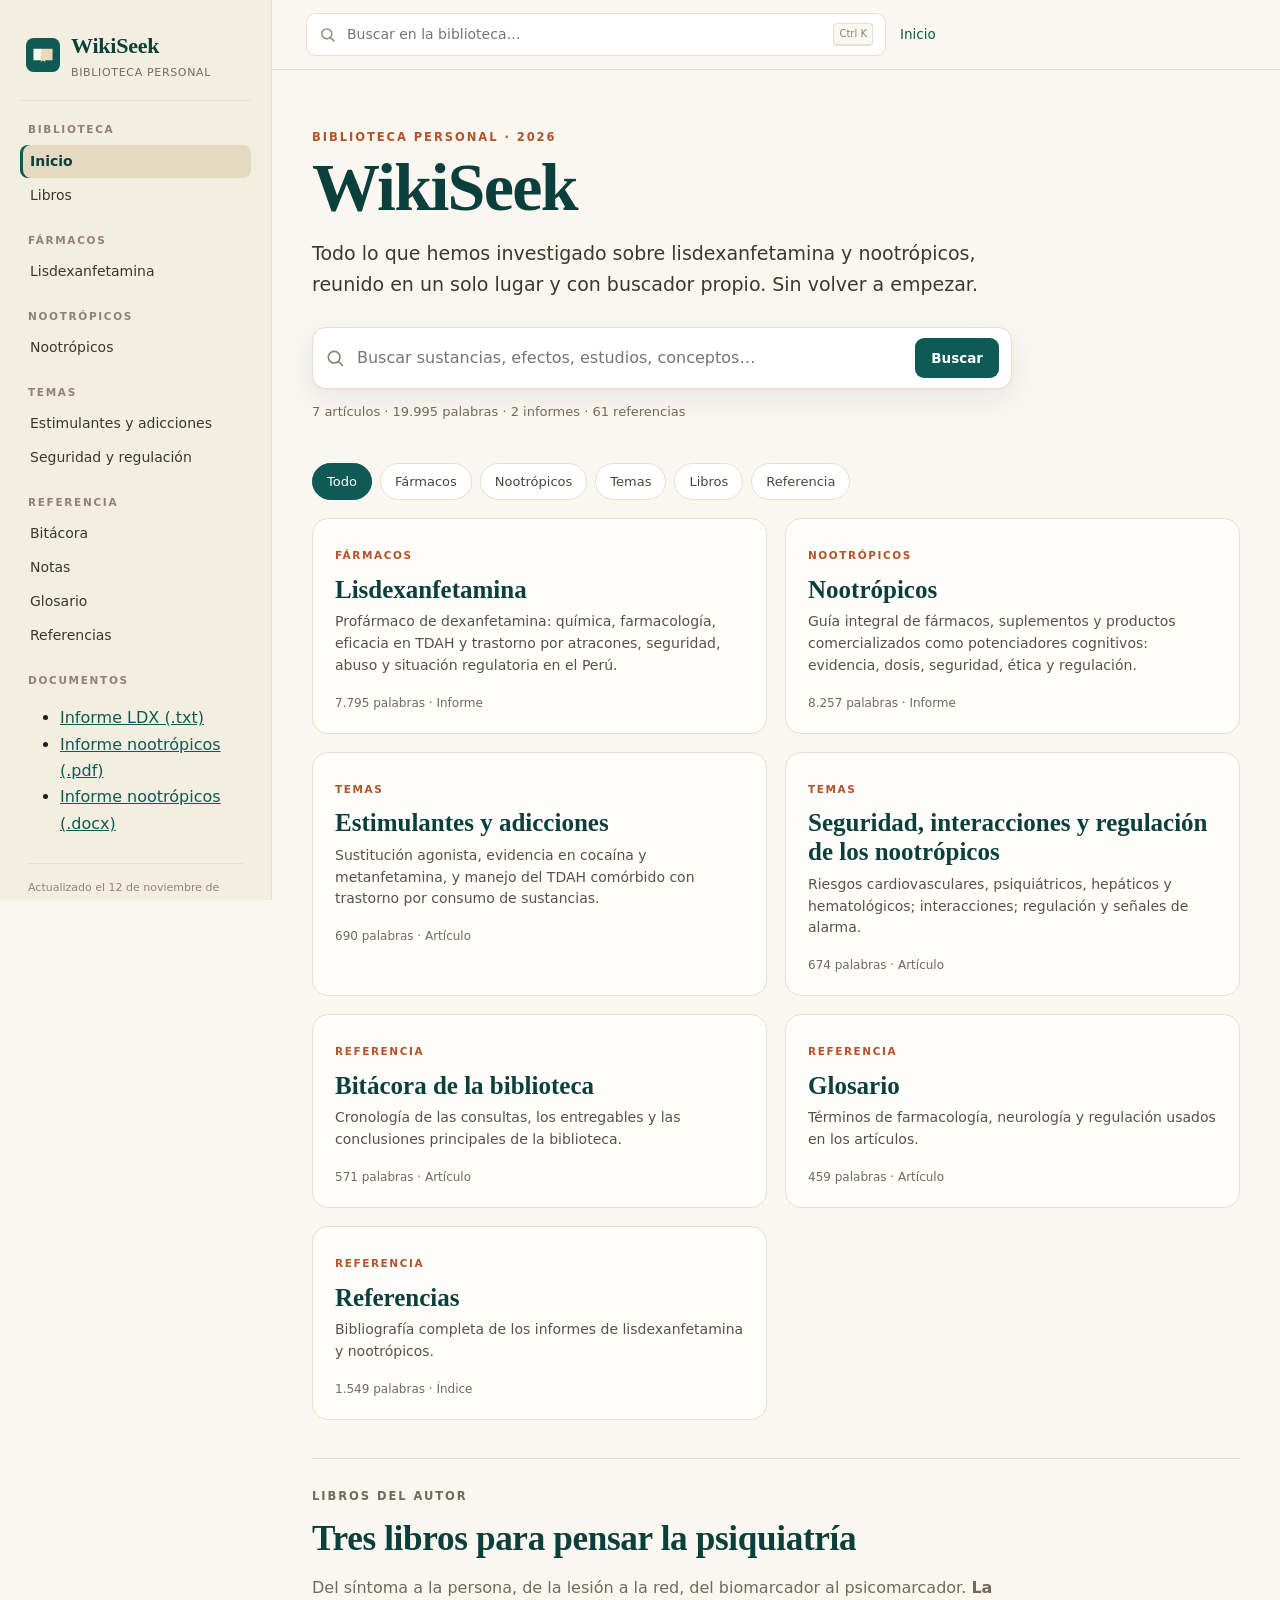
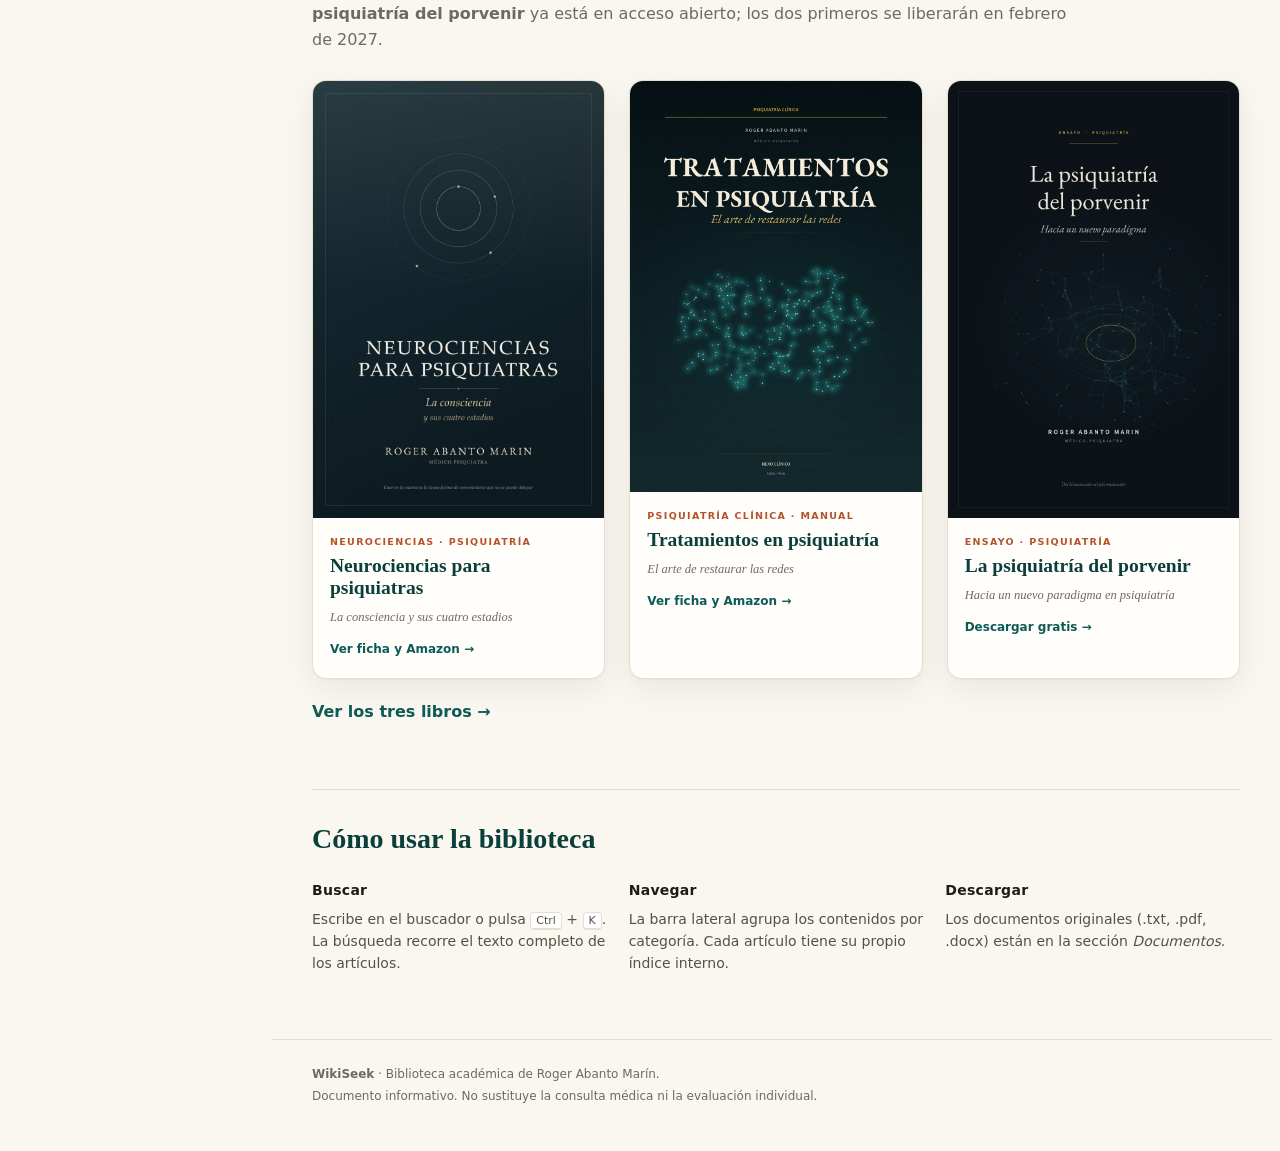
==== index.html @ d5ec1b9a "WikiSeek: sitio publico, libro La psiquiatria del porvenir y metadatos" ====
<!doctype html>
<html lang="es">
<head>
<meta charset="utf-8">
<meta name="viewport" content="width=device-width, initial-scale=1">
<title>WikiSeek</title>
<meta name="description" content="Biblioteca buscable de psiquiatría, neurociencias y los libros de Roger Abanto Marín.">
<link rel="icon" href="data:image/svg+xml,%3Csvg xmlns='http://www.w3.org/2000/svg' viewBox='0 0 64 64'%3E%3Crect width='64' height='64' rx='14' fill='%230e5a55'/%3E%3Cpath d='M14 20h16c4 0 6 2 6 6v22c0-4-2-6-6-6H14z' fill='%23faf7f0'/%3E%3Cpath d='M50 20H34c-4 0-6 2-6 6v22c0-4 2-6 6-6h16z' fill='%23e8d9b8'/%3E%3C/svg%3E">
<link rel="stylesheet" href="assets/style.css">
<link rel="stylesheet" href="libros/libros.css">
</head>
<body data-page="inicio">
<a class="skip" href="#contenido">Saltar al contenido</a>
<div class="layout">
  <aside class="sidebar" id="sidebar">
    <a class="brand" href="index.html">
      <span class="brand-mark" aria-hidden="true">
        <svg viewBox="0 0 64 64" width="34" height="34"><rect width="64" height="64" rx="14" fill="#0e5a55"/><path d="M14 20h16c4 0 6 2 6 6v22c0-4-2-6-6-6H14z" fill="#faf7f0"/><path d="M50 20H34c-4 0-6 2-6 6v22c0-4 2-6 6-6h16z" fill="#e8d9b8"/></svg>
      </span>
      <span><strong>WikiSeek</strong><small>Biblioteca personal</small></span>
    </a>
    <nav class="nav" aria-label="Navegación principal">
<p class="nav-label">Biblioteca</p><ul>
<li><a class="active" href="index.html">Inicio</a></li>
<li><a href="libros/index.html">Libros</a></li>
</ul>
<p class="nav-label">Fármacos</p><ul>
<li><a href="articulos/lisdexanfetamina.html">Lisdexanfetamina</a></li>
</ul>
<p class="nav-label">Nootrópicos</p><ul>
<li><a href="articulos/nootropicos.html">Nootrópicos</a></li>
</ul>
<p class="nav-label">Temas</p><ul>
<li><a href="articulos/adicciones.html">Estimulantes y adicciones</a></li>
<li><a href="articulos/seguridad.html">Seguridad y regulación</a></li>
</ul>
<p class="nav-label">Referencia</p><ul>
<li><a href="articulos/bitacora.html">Bitácora</a></li>
<li><a href="articulos/notas.html">Notas</a></li>
<li><a href="articulos/glosario.html">Glosario</a></li>
<li><a href="articulos/referencias.html">Referencias</a></li>
</ul>
</nav>
<p class="nav-label">Documentos</p><ul class="docs">
<li><a href="documentos/lisdexanfetamina.txt">Informe LDX (.txt)</a></li>
<li><a href="documentos/nootropicos.pdf">Informe nootrópicos (.pdf)</a></li>
<li><a href="documentos/nootropicos.docx">Informe nootrópicos (.docx)</a></li>
</ul>
    <p class="side-foot">Actualizado el 12 de noviembre de 2026.<br>Contenido académico.</p>
  </aside>
  <div class="main">
    <header class="topbar">
      <button class="menu-btn" id="menuBtn" aria-label="Abrir menú" aria-expanded="false">☰</button>
      <form class="search" role="search" action="index.html" method="get">
        <svg viewBox="0 0 24 24" width="17" height="17" aria-hidden="true"><circle cx="11" cy="11" r="7" fill="none" stroke="currentColor" stroke-width="2"/><path d="M16.5 16.5 21 21" stroke="currentColor" stroke-width="2" stroke-linecap="round"/></svg>
        <input id="qTop" name="q" type="search" placeholder="Buscar en la biblioteca…" autocomplete="off" aria-label="Buscar">
        <kbd>Ctrl K</kbd>
      </form>
      <a class="toplink" href="index.html">Inicio</a>
    </header>
    <main id="contenido" class="content">
      
<section class="hero">
  <p class="kicker">Biblioteca personal · 2026</p>
  <h1>WikiSeek</h1>
  <p class="lede">Todo lo que hemos investigado sobre lisdexanfetamina y nootrópicos, reunido en un solo lugar y con buscador propio. Sin volver a empezar.</p>
  <form class="hero-search" role="search" action="index.html" method="get">
    <svg viewBox="0 0 24 24" width="20" height="20" aria-hidden="true"><circle cx="11" cy="11" r="7" fill="none" stroke="currentColor" stroke-width="2"/><path d="M16.5 16.5 21 21" stroke="currentColor" stroke-width="2" stroke-linecap="round"/></svg>
    <input id="q" name="q" type="search" placeholder="Buscar sustancias, efectos, estudios, conceptos…" autocomplete="off" aria-label="Buscar en WikiSeek">
    <button type="submit">Buscar</button>
  </form>
  <p class="stats">7 artículos · 19.995 palabras · 2 informes · 61 referencias</p>
</section>
<section class="explore">
  <div class="chips" role="group" aria-label="Filtrar por categoría">
    <button class="chip active" data-filter="all">Todo</button>
    <button class="chip" data-filter="farmacos">Fármacos</button>
    <button class="chip" data-filter="nootropicos">Nootrópicos</button>
    <button class="chip" data-filter="temas">Temas</button>
    
    <button class="chip" data-filter="libros">Libros</button>
    <button class="chip" data-filter="referencia">Referencia</button>
  </div>
  <div class="grid" id="results">
    <a class="card" href="articulos/lisdexanfetamina.html" data-cat="farmacos" data-title="Lisdexanfetamina">
  <span class="card-cat">Fármacos</span>
  <h2>Lisdexanfetamina</h2>
  <p>Profármaco de dexanfetamina: química, farmacología, eficacia en TDAH y trastorno por atracones, seguridad, abuso y situación regulatoria en el Perú.</p>
  <span class="card-meta">7.795 palabras · Informe</span>
</a>
<a class="card" href="articulos/nootropicos.html" data-cat="nootropicos" data-title="Nootrópicos">
  <span class="card-cat">Nootrópicos</span>
  <h2>Nootrópicos</h2>
  <p>Guía integral de fármacos, suplementos y productos comercializados como potenciadores cognitivos: evidencia, dosis, seguridad, ética y regulación.</p>
  <span class="card-meta">8.257 palabras · Informe</span>
</a>
<a class="card" href="articulos/adicciones.html" data-cat="temas" data-title="Estimulantes y adicciones">
  <span class="card-cat">Temas</span>
  <h2>Estimulantes y adicciones</h2>
  <p>Sustitución agonista, evidencia en cocaína y metanfetamina, y manejo del TDAH comórbido con trastorno por consumo de sustancias.</p>
  <span class="card-meta">690 palabras · Artículo</span>
</a>
<a class="card" href="articulos/seguridad.html" data-cat="temas" data-title="Seguridad, interacciones y regulación de los nootrópicos">
  <span class="card-cat">Temas</span>
  <h2>Seguridad, interacciones y regulación de los nootrópicos</h2>
  <p>Riesgos cardiovasculares, psiquiátricos, hepáticos y hematológicos; interacciones; regulación y señales de alarma.</p>
  <span class="card-meta">674 palabras · Artículo</span>
</a>
<a class="card" href="articulos/bitacora.html" data-cat="referencia" data-title="Bitácora de la biblioteca">
  <span class="card-cat">Referencia</span>
  <h2>Bitácora de la biblioteca</h2>
  <p>Cronología de las consultas, los entregables y las conclusiones principales de la biblioteca.</p>
  <span class="card-meta">571 palabras · Artículo</span>
</a>
<a class="card" href="articulos/glosario.html" data-cat="referencia" data-title="Glosario">
  <span class="card-cat">Referencia</span>
  <h2>Glosario</h2>
  <p>Términos de farmacología, neurología y regulación usados en los artículos.</p>
  <span class="card-meta">459 palabras · Artículo</span>
</a>
<a class="card" href="articulos/referencias.html" data-cat="referencia" data-title="Referencias">
  <span class="card-cat">Referencia</span>
  <h2>Referencias</h2>
  <p>Bibliografía completa de los informes de lisdexanfetamina y nootrópicos.</p>
  <span class="card-meta">1.549 palabras · Índice</span>
</a>
  </div>
  <p class="empty" id="empty" hidden>No hay resultados. Prueba con otra palabra o abre el <a href="articulos/glosario.html">glosario</a>.</p>
</section>
<section class="home-books">
  <div class="home-books-head">
    <p class="kicker">Libros del autor</p>
    <h2>Tres libros para pensar la psiquiatría</h2>
    <p>Del síntoma a la persona, de la lesión a la red, del biomarcador al psicomarcador. <strong>La psiquiatría del porvenir</strong> ya está en acceso abierto; los dos primeros se liberarán en febrero de 2027.</p>
  </div>
  <div class="book-grid">
    <a class="book-card" href="libros/neurociencias.html">
  <img src="libros/portadas/neurociencias.jpg" alt="Portada de Neurociencias para psiquiatras">
  <div class="book-card-body">
    <span class="book-tag">Neurociencias · Psiquiatría</span>
    <h3>Neurociencias para psiquiatras</h3>
    <p class="book-card-sub">La consciencia y sus cuatro estadios</p>
    <span class="book-card-link">Ver ficha y Amazon →</span>
  </div>
</a><a class="book-card" href="libros/tratamientos.html">
  <img src="libros/portadas/tratamientos.jpg" alt="Portada de Tratamientos en psiquiatría">
  <div class="book-card-body">
    <span class="book-tag">Psiquiatría clínica · Manual</span>
    <h3>Tratamientos en psiquiatría</h3>
    <p class="book-card-sub">El arte de restaurar las redes</p>
    <span class="book-card-link">Ver ficha y Amazon →</span>
  </div>
</a><a class="book-card" href="libros/porvenir.html">
  <img src="libros/portadas/porvenir.jpg" alt="Portada de La psiquiatría del porvenir">
  <div class="book-card-body">
    <span class="book-tag">Ensayo · Psiquiatría</span>
    <h3>La psiquiatría del porvenir</h3>
    <p class="book-card-sub">Hacia un nuevo paradigma en psiquiatría</p>
    <span class="book-card-link">Descargar gratis →</span>
  </div>
</a>
  </div>
  <p class="home-books-link"><a href="libros/index.html">Ver los tres libros →</a></p>
</section>
<section class="howto">
  <h2>Cómo usar la biblioteca</h2>
  <div class="howto-grid">
    <div><h3>Buscar</h3><p>Escribe en el buscador o pulsa <kbd>Ctrl</kbd> + <kbd>K</kbd>. La búsqueda recorre el texto completo de los artículos.</p></div>
    <div><h3>Navegar</h3><p>La barra lateral agrupa los contenidos por categoría. Cada artículo tiene su propio índice interno.</p></div>
    <div><h3>Descargar</h3><p>Los documentos originales (.txt, .pdf, .docx) están en la sección <em>Documentos</em>.</p></div>
  </div>
</section>

    </main>
    <footer class="foot">
      <p><strong>WikiSeek</strong> · Biblioteca académica de Roger Abanto Marín.</p>
      <p>Documento informativo. No sustituye la consulta médica ni la evaluación individual.</p>
    </footer>
  </div>
</div>
<script src="assets/search-data.js"></script>
<script src="assets/search.js"></script>
</body>
</html>
---- assets/style.css ----
:root {
  --paper: #faf7f0;
  --panel: #fffefb;
  --ink: #1d1c19;
  --muted: #6f6a5f;
  --line: #e6dfd1;
  --accent: #0e5a55;
  --accent-ink: #0a3f3b;
  --warm: #b4532a;
  --gold: #c9a227;
  --shadow: 0 1px 2px rgba(29, 28, 25, .04), 0 10px 30px rgba(29, 28, 25, .07);
  --serif: Georgia, "Iowan Old Style", "Times New Roman", serif;
  --sans: Inter, system-ui, -apple-system, "Segoe UI", Roboto, Arial, sans-serif;
  --mono: "SFMono-Regular", Consolas, "Liberation Mono", monospace;
}

* { box-sizing: border-box; }

html { scroll-behavior: smooth; }

body {
  margin: 0;
  background:
    radial-gradient(1100px 520px at 82% -12%, #f1e7d2 0%, transparent 62%),
    var(--paper);
  color: var(--ink);
  font-family: var(--sans);
  font-size: 16px;
  line-height: 1.65;
  -webkit-font-smoothing: antialiased;
}

a { color: var(--accent); }

mark {
  background: #f6e3a8;
  color: inherit;
  padding: 0 2px;
  border-radius: 3px;
}

.skip {
  position: absolute;
  left: -9999px;
  top: 0;
  background: var(--accent);
  color: #fff;
  padding: 10px 16px;
  z-index: 100;
}
.skip:focus { left: 8px; top: 8px; }

.layout { min-height: 100vh; }

/* ------------------------------------------------------------ sidebar */
.sidebar {
  position: fixed;
  inset: 0 auto 0 0;
  width: 272px;
  padding: 26px 20px 30px;
  background: #f4eee1;
  border-right: 1px solid var(--line);
  overflow-y: auto;
  z-index: 40;
}

.brand {
  display: flex;
  align-items: center;
  gap: 11px;
  text-decoration: none;
  color: var(--ink);
  padding: 2px 6px 18px;
  border-bottom: 1px solid var(--line);
}
.brand-mark { display: flex; }
.brand strong {
  display: block;
  font-family: var(--serif);
  font-size: 22px;
  letter-spacing: -.01em;
  color: var(--accent-ink);
}
.brand small {
  display: block;
  font-size: 11px;
  color: var(--muted);
  letter-spacing: .06em;
  text-transform: uppercase;
}

.nav-label {
  margin: 20px 8px 6px;
  font-size: 10.5px;
  font-weight: 700;
  letter-spacing: .16em;
  text-transform: uppercase;
  color: #8b8375;
}

.nav ul { list-style: none; margin: 0; padding: 0; }
.nav li { margin: 1px 0; }
.nav a {
  display: block;
  padding: 7px 10px;
  border-radius: 8px;
  color: #3a362e;
  text-decoration: none;
  font-size: 14px;
  line-height: 1.35;
}
.nav a:hover { background: #ebe2d0; color: var(--accent-ink); }
.nav a.active {
  background: #e5d9c2;
  color: var(--accent-ink);
  font-weight: 600;
  box-shadow: inset 3px 0 0 var(--accent);
}
.nav .docs a { font-size: 13px; color: #4e493f; }
.nav .docs a::before { content: "↧ "; color: var(--warm); }

.side-foot {
  margin: 26px 8px 0;
  padding-top: 16px;
  border-top: 1px solid var(--line);
  font-size: 11px;
  line-height: 1.5;
  color: #8b8375;
}

/* ------------------------------------------------------------ topbar */
.main { margin-left: 272px; min-height: 100vh; }

.topbar {
  position: sticky;
  top: 0;
  z-index: 30;
  display: flex;
  align-items: center;
  gap: 14px;
  padding: 13px 34px;
  background: rgba(250, 247, 240, .9);
  backdrop-filter: blur(10px);
  border-bottom: 1px solid var(--line);
}

.menu-btn {
  display: none;
  border: 1px solid var(--line);
  background: #fff;
  color: var(--accent-ink);
  font-size: 18px;
  line-height: 1;
  padding: 6px 10px;
  border-radius: 8px;
  cursor: pointer;
}

.search {
  flex: 1;
  max-width: 580px;
  display: flex;
  align-items: center;
  gap: 9px;
  padding: 8px 12px;
  background: #fff;
  border: 1px solid var(--line);
  border-radius: 10px;
  color: #8a8377;
}
.search input {
  flex: 1;
  min-width: 0;
  border: 0;
  outline: 0;
  background: transparent;
  font: inherit;
  font-size: 14px;
  color: var(--ink);
}
.search kbd {
  font-family: var(--sans);
  font-size: 10px;
  color: #8a8377;
  border: 1px solid var(--line);
  border-bottom-width: 2px;
  border-radius: 4px;
  padding: 2px 5px;
  background: #faf7f0;
  white-space: nowrap;
}
.toplink {
  font-size: 13.5px;
  text-decoration: none;
  color: var(--accent);
  white-space: nowrap;
}

.content { padding: 38px 40px 64px; max-width: 1160px; }

/* ------------------------------------------------------------ hero */
.hero { max-width: 880px; padding: 20px 0 6px; }
.kicker {
  margin: 0 0 6px;
  font-size: 11.5px;
  font-weight: 700;
  letter-spacing: .17em;
  text-transform: uppercase;
  color: var(--warm);
}
.hero h1 {
  margin: 4px 0 16px;
  font-family: var(--serif);
  font-weight: 700;
  font-size: clamp(46px, 6vw, 68px);
  line-height: 1.02;
  letter-spacing: -.025em;
  color: var(--accent-ink);
}
.lede {
  font-size: 19px;
  line-height: 1.6;
  color: #3b382f;
  max-width: 720px;
  margin: 0 0 8px;
}

.hero-search {
  display: flex;
  align-items: center;
  gap: 10px;
  margin: 28px 0 12px;
  padding: 10px 12px;
  max-width: 700px;
  background: #fff;
  border: 1px solid var(--line);
  border-radius: 14px;
  box-shadow: var(--shadow);
  color: #8a8377;
}
.hero-search input {
  flex: 1;
  min-width: 0;
  border: 0;
  outline: 0;
  background: transparent;
  font: inherit;
  font-size: 16px;
  color: var(--ink);
}
.hero-search button {
  border: 0;
  background: var(--accent);
  color: #fff;
  font: inherit;
  font-size: 13.5px;
  font-weight: 600;
  padding: 9px 16px;
  border-radius: 9px;
  cursor: pointer;
}
.hero-search button:hover { background: var(--accent-ink); }
.stats { font-size: 13px; color: var(--muted); margin: 10px 0 0; }

/* ------------------------------------------------------------ cards */
.explore { margin-top: 34px; }

.chips { display: flex; flex-wrap: wrap; gap: 8px; margin-bottom: 18px; }
.chip {
  border: 1px solid var(--line);
  background: #fff;
  color: #4a463d;
  font: inherit;
  font-size: 13px;
  padding: 7px 14px;
  border-radius: 999px;
  cursor: pointer;
}
.chip:hover { border-color: #c9bda5; }
.chip.active { background: var(--accent); border-color: var(--accent); color: #fff; }

.grid {
  display: grid;
  grid-template-columns: repeat(2, minmax(0, 1fr));
  gap: 18px;
}

.card {
  display: block;
  padding: 22px 22px 18px;
  background: var(--panel);
  border: 1px solid var(--line);
  border-radius: 16px;
  text-decoration: none;
  color: inherit;
  transition: transform .15s ease, box-shadow .15s ease, border-color .15s ease;
}
.card:hover {
  transform: translateY(-2px);
  box-shadow: var(--shadow);
  border-color: #cfc3aa;
}
.card-cat {
  font-size: 10.5px;
  font-weight: 700;
  letter-spacing: .15em;
  text-transform: uppercase;
  color: var(--warm);
}
.card h2 {
  margin: 8px 0 7px;
  font-family: var(--serif);
  font-size: 25px;
  line-height: 1.15;
  color: var(--accent-ink);
}
.card p { margin: 0 0 12px; font-size: 14px; line-height: 1.55; color: #575247; }
.card-meta { font-size: 12px; color: var(--muted); }

.empty { padding: 34px 10px; text-align: center; color: var(--muted); }

.howto {
  margin-top: 58px;
  padding-top: 26px;
  border-top: 1px solid var(--line);
  max-width: 1000px;
}
.howto h2 {
  font-family: var(--serif);
  font-size: 28px;
  margin: 0 0 16px;
  color: var(--accent-ink);
}
.howto-grid {
  display: grid;
  grid-template-columns: repeat(3, minmax(0, 1fr));
  gap: 22px;
}
.howto h3 { margin: 0 0 6px; font-size: 14px; letter-spacing: .02em; }
.howto p { margin: 0; font-size: 14px; color: #565147; line-height: 1.6; }
kbd {
  font-family: var(--sans);
  font-size: 11px;
  border: 1px solid var(--line);
  border-bottom-width: 2px;
  border-radius: 4px;
  padding: 1px 5px;
  background: #fff;
}

/* ------------------------------------------------------------ artículo */
.article { max-width: 1100px; }

.art-head {
  max-width: 840px;
  padding-bottom: 22px;
  margin-bottom: 26px;
  border-bottom: 1px solid var(--line);
}
.art-head h1 {
  margin: 6px 0 12px;
  font-family: var(--serif);
  font-size: clamp(34px, 4.4vw, 50px);
  line-height: 1.05;
  letter-spacing: -.02em;
  color: var(--accent-ink);
}
.art-meta { margin: 12px 0 0; font-size: 12.5px; color: var(--muted); }

.art-grid {
  display: grid;
  grid-template-columns: 218px minmax(0, 1fr);
  gap: 40px;
  align-items: start;
}
.art-grid.no-toc { grid-template-columns: minmax(0, 1fr); }

.toc {
  position: sticky;
  top: 82px;
  padding-left: 15px;
  border-left: 2px solid var(--line);
  font-size: 13px;
  max-height: calc(100vh - 120px);
  overflow-y: auto;
}
.toc-title {
  margin: 0 0 8px;
  font-size: 10.5px;
  font-weight: 700;
  letter-spacing: .15em;
  text-transform: uppercase;
  color: #8b8375;
}
.toc ol { list-style: none; margin: 0; padding: 0; }
.toc li { margin: 4px 0; line-height: 1.35; }
.toc a { color: #5c574c; text-decoration: none; font-size: 12.5px; }
.toc a:hover { color: var(--accent); }
.toc .lvl-4 { padding-left: 11px; }
.toc .lvl-4 a { font-size: 11.5px; color: #7b7468; }

.prose {
  max-width: 770px;
  font-size: 16.5px;
  line-height: 1.75;
  color: #26241f;
}
.prose h2 {
  margin: 44px 0 14px;
  padding-bottom: 8px;
  border-bottom: 1px solid var(--line);
  font-family: var(--serif);
  font-size: 30px;
  line-height: 1.15;
  color: var(--accent-ink);
  scroll-margin-top: 92px;
}
.prose h3 {
  margin: 32px 0 10px;
  font-family: var(--serif);
  font-size: 22px;
  line-height: 1.2;
  color: #1f3d39;
  scroll-margin-top: 92px;
}
.prose h4 {
  margin: 24px 0 8px;
  font-size: 17px;
  color: #222;
  scroll-margin-top: 92px;
}
.prose p { margin: 0 0 14px; }
.prose ul, .prose ol { margin: 0 0 16px 22px; padding: 0; }
.prose li { margin: 6px 0; }
.prose a { color: var(--accent); text-underline-offset: 2px; }
.prose strong { color: #141310; }
.prose em { color: #3d3a33; }

.prose blockquote {
  margin: 22px 0;
  padding: 14px 18px;
  background: #f3ecdc;
  border-left: 3px solid var(--warm);
  border-radius: 0 10px 10px 0;
  color: #4a4437;
}
.prose blockquote p { margin: 0; }

.prose code {
  font-family: var(--mono);
  font-size: 13.5px;
  background: #f0eadc;
  padding: 1px 5px;
  border-radius: 4px;
}

pre.ascii {
  margin: 22px 0;
  padding: 14px 16px;
  background: #f6f1e6;
  border: 1px solid var(--line);
  border-radius: 10px;
  font-family: var(--mono);
  font-size: 11.5px;
  line-height: 1.35;
  white-space: pre;
  overflow-x: auto;
}

.tabla-wrap { margin: 22px 0; overflow-x: auto; }
table.data {
  width: 100%;
  border-collapse: collapse;
  background: #fff;
  border: 1px solid var(--line);
  font-size: 13px;
  line-height: 1.45;
}
table.data th {
  background: #124f49;
  color: #fff;
  text-align: left;
  padding: 8px 10px;
  font-size: 12px;
  font-weight: 600;
  letter-spacing: .02em;
  vertical-align: bottom;
}
table.data td {
  padding: 8px 10px;
  border-top: 1px solid #eee7d8;
  vertical-align: top;
}
table.data tbody tr:nth-child(even) td { background: #fbf8f0; }

.cite {
  font-size: .72em;
  font-weight: 600;
  color: var(--warm);
  text-decoration: none;
  vertical-align: super;
  line-height: 0;
}
.cite:hover { text-decoration: underline; }

ol.refs { margin-left: 20px; }
ol.refs li { margin: 9px 0; font-size: 13.5px; line-height: 1.55; }
.prose p.ref {
  margin: 0 0 9px;
  padding-left: 2.3em;
  text-indent: -2.3em;
  font-size: 13.5px;
  line-height: 1.55;
}
.prose p.num {
  padding-left: 1.8em;
  text-indent: -1.8em;
}

.related {
  display: flex;
  flex-wrap: wrap;
  gap: 9px;
  margin: 44px 0 6px;
  padding-top: 18px;
  border-top: 1px solid var(--line);
}
.related a {
  padding: 8px 14px;
  background: #fff;
  border: 1px solid var(--line);
  border-radius: 999px;
  font-size: 13px;
  text-decoration: none;
  color: var(--accent);
}
.related a:hover { border-color: var(--accent); }

.back { margin: 26px 0 10px; font-size: 14px; }
.back a { text-decoration: none; }

/* ------------------------------------------------------------ pie */
.foot {
  max-width: 1000px;
  padding: 22px 40px 42px;
  border-top: 1px solid var(--line);
  font-size: 12px;
  line-height: 1.6;
  color: var(--muted);
}
.foot p { margin: 3px 0; }

/* ------------------------------------------------------------ progreso */
.progress {
  position: fixed;
  top: 0;
  left: 0;
  height: 3px;
  background: var(--accent);
  width: 0;
  z-index: 60;
  transition: width .08s linear;
}

/* ------------------------------------------------------------ responsive */
@media (max-width: 1080px) {
  .art-grid { grid-template-columns: 1fr; gap: 18px; }
  .toc {
    position: static;
    max-height: none;
    border-left: 0;
    border-top: 1px solid var(--line);
    border-bottom: 1px solid var(--line);
    padding: 14px 0;
  }
  .toc ol { columns: 2; column-gap: 24px; }
}

@media (max-width: 920px) {
  .sidebar { transform: translateX(-102%); transition: transform .22s ease; box-shadow: var(--shadow); }
  .sidebar.open { transform: translateX(0); }
  .main { margin-left: 0; }
  .menu-btn { display: inline-block; }
  .scrim {
    position: fixed; inset: 0; background: rgba(20, 18, 14, .35);
    z-index: 35; opacity: 0; pointer-events: none; transition: opacity .2s;
  }
  .scrim.show { opacity: 1; pointer-events: auto; }
}

@media (max-width: 720px) {
  .grid { grid-template-columns: 1fr; }
  .howto-grid { grid-template-columns: 1fr; }
  .content { padding: 24px 18px 52px; }
  .topbar { padding: 11px 14px; }
  .search kbd { display: none; }
  .hero h1 { font-size: 44px; }
  .lede { font-size: 17px; }
  .art-head h1 { font-size: 34px; }
  .prose { font-size: 16px; }
  .prose h2 { font-size: 26px; }
  .prose h3 { font-size: 20px; }
  .foot { padding: 18px 18px 34px; }
  .toc ol { columns: 1; }
}

@media print {
  body { background: #fff; }
  .sidebar, .topbar, .foot, .related, .back, .toc, .progress, .skip { display: none !important; }
  .main { margin: 0; }
  .content { padding: 0; max-width: none; }
  .article, .prose { max-width: none; }
  .prose a { color: #000; text-decoration: none; }
  table.data { font-size: 10px; }
}
---- libros/libros.css ----
:root{
  --book-shadow: 0 18px 44px rgba(20, 35, 32, .16);
}
.crumb{font-size:13px;color:var(--muted);margin:4px 0 18px}
.crumb a{color:var(--muted);text-decoration:none}
.crumb a:hover{color:var(--accent)}
.books-hero{max-width:820px;margin:8px 0 34px}
.books-hero h1{font-family:var(--serif);font-size:clamp(2.1rem,4.3vw,3.5rem);line-height:1.05;letter-spacing:-.02em;margin:.15em 0 .2em;color:var(--accent-ink)}
.books-hero .lede{font-size:1.15rem;color:#3a362e;max-width:70ch}
.books-note{font-size:.92rem;color:var(--muted);border-left:3px solid var(--gold);padding-left:14px}
.book-detail{max-width:1080px}
.book-hero{display:grid;grid-template-columns:300px minmax(0,1fr);gap:46px;align-items:start;margin:8px 0 30px}
.book-cover{margin:0;position:sticky;top:24px}
.book-cover img{width:100%;height:auto;display:block;border-radius:5px;box-shadow:var(--book-shadow);border:1px solid rgba(0,0,0,.08)}
.book-kicker{font-size:10.5px;letter-spacing:.18em;text-transform:uppercase;font-weight:700;color:var(--warm);margin:0 0 10px}
.book-info h1{font-family:var(--serif);font-size:clamp(2rem,4vw,3.3rem);line-height:1.04;letter-spacing:-.02em;margin:0 0 8px;color:var(--accent-ink)}
.book-sub{font-family:var(--serif);font-style:italic;font-size:clamp(1.15rem,2vw,1.55rem);line-height:1.25;color:#5b5346;margin:0 0 12px}
.book-byline{font-size:.95rem;color:var(--muted);margin:0 0 16px}
.book-meta{display:flex;flex-wrap:wrap;gap:7px;margin:0 0 20px}
.book-meta span{font-size:11.5px;letter-spacing:.02em;background:#f1e9d8;border:1px solid #e2d7c2;color:#4b4438;padding:4px 9px;border-radius:999px}
.book-actions{display:flex;flex-wrap:wrap;gap:10px;margin:0 0 16px}
.btn{display:inline-flex;align-items:center;gap:8px;text-decoration:none;border-radius:9px;padding:11px 15px;font-size:14px;font-weight:600;line-height:1.2;transition:transform .15s ease, box-shadow .15s ease}
.btn small{font-weight:400;opacity:.75;font-size:11px}
.btn:hover{transform:translateY(-1px)}
.btn-primary{background:var(--accent);color:#fff;box-shadow:0 8px 20px rgba(14,90,85,.18)}
.btn-primary:hover{background:var(--accent-ink)}
.btn-ghost{background:var(--panel);color:var(--accent-ink);border:1px solid var(--line)}
.btn-ghost:hover{border-color:#cfc3ac;box-shadow:var(--shadow)}
.book-doi{font-size:13px;color:#4e493f;margin:0 0 12px;padding:7px 10px;background:#f1e9d8;border-left:3px solid var(--gold);border-radius:0 6px 6px 0}
.book-doi a{color:var(--accent);text-decoration:none}
.book-note{font-size:.88rem;color:var(--muted);max-width:60ch;margin:0 0 10px}
.book-links{font-size:.9rem;color:var(--muted);margin:0}
.book-links a{color:var(--accent);text-decoration:none}
.book-section{margin:38px 0}
.book-section h2{font-family:var(--serif);font-size:1.55rem;color:var(--accent-ink);margin:0 0 12px;letter-spacing:-.01em}
.book-prose{max-width:74ch;color:#302d27}
.book-prose p{margin:0 0 1em}
.toc-box,.bib-box{background:#fbf7ee;border:1px solid var(--line);border-radius:12px;padding:12px 18px}
.toc-box summary,.bib-box summary{cursor:pointer;font-weight:600;color:var(--accent-ink);font-size:14px}
.toc-list{margin:14px 0 4px;padding-left:1.3em;columns:2;column-gap:34px;color:#3a362e;font-size:14px}
.toc-list li{margin:0 0 7px;break-inside:avoid}
.toc-list .toc-part{list-style:none;margin-left:-1.3em;font-weight:700;color:var(--warm);font-size:11px;letter-spacing:.08em;text-transform:uppercase;padding-top:8px}
.bib-box{margin-top:12px}
.bib-box pre{white-space:pre-wrap;font-family:var(--mono);font-size:12.5px;line-height:1.55;color:#3a362e;margin:12px 0 0}
.book-cite{background:#f4eee1;border-left:3px solid var(--gold);padding:14px 18px;font-family:var(--mono);font-size:13px;line-height:1.6;color:#332f27;max-width:80ch}
.keywords{color:var(--muted);font-size:14px}
.license{font-size:12.5px;color:var(--muted);border-top:1px solid var(--line);padding-top:18px;margin-top:34px;max-width:80ch}
.back{margin:30px 0 10px}
.back a{text-decoration:none;color:var(--accent)}
.book-grid{display:grid;grid-template-columns:repeat(3,minmax(0,1fr));gap:24px;margin:26px 0 8px}
.book-card{display:flex;flex-direction:column;background:var(--panel);border:1px solid var(--line);border-radius:14px;overflow:hidden;text-decoration:none;color:inherit;box-shadow:var(--shadow);transition:transform .18s ease, box-shadow .18s ease}
.book-card:hover{transform:translateY(-3px);box-shadow:0 18px 40px rgba(29,28,25,.12)}
.book-card img{width:100%;height:auto;display:block;background:#0e1517}
.book-card-body{padding:16px 17px 18px;display:flex;flex-direction:column;gap:5px}
.book-tag{font-size:9.5px;letter-spacing:.14em;text-transform:uppercase;font-weight:700;color:var(--warm)}
.book-card h3{font-family:var(--serif);font-size:1.22rem;line-height:1.15;margin:0;color:var(--accent-ink)}
.book-card-sub{font-family:var(--serif);font-style:italic;font-size:.95rem;color:#6a6152;margin:0}
.book-card p{font-size:12.5px;color:var(--muted);margin:4px 0 8px;line-height:1.5;display:-webkit-box;-webkit-line-clamp:4;-webkit-box-orient:vertical;overflow:hidden}
.book-card-link{font-size:12px;font-weight:600;color:var(--accent);margin-top:auto}
.home-books{margin:38px 0 10px;padding:28px 0 6px;border-top:1px solid var(--line)}
.home-books-head{max-width:760px;margin-bottom:8px}
.home-books-head h2{font-family:var(--serif);font-size:clamp(1.6rem,3vw,2.2rem);color:var(--accent-ink);margin:.1em 0 .2em;letter-spacing:-.01em}
.home-books-head p{color:var(--muted);margin:0}
.home-books-link{margin:20px 0 0}
.home-books-link a{font-weight:600;text-decoration:none}
@media(max-width:980px){
  .book-hero{grid-template-columns:240px minmax(0,1fr);gap:28px}
  .book-grid{grid-template-columns:repeat(2,minmax(0,1fr))}
  .toc-list{columns:1}
}
@media(max-width:700px){
  .book-hero{grid-template-columns:1fr;gap:24px}
  .book-cover{position:static;max-width:250px}
  .book-grid{grid-template-columns:1fr}
  .book-actions .btn{width:100%;justify-content:center}
}
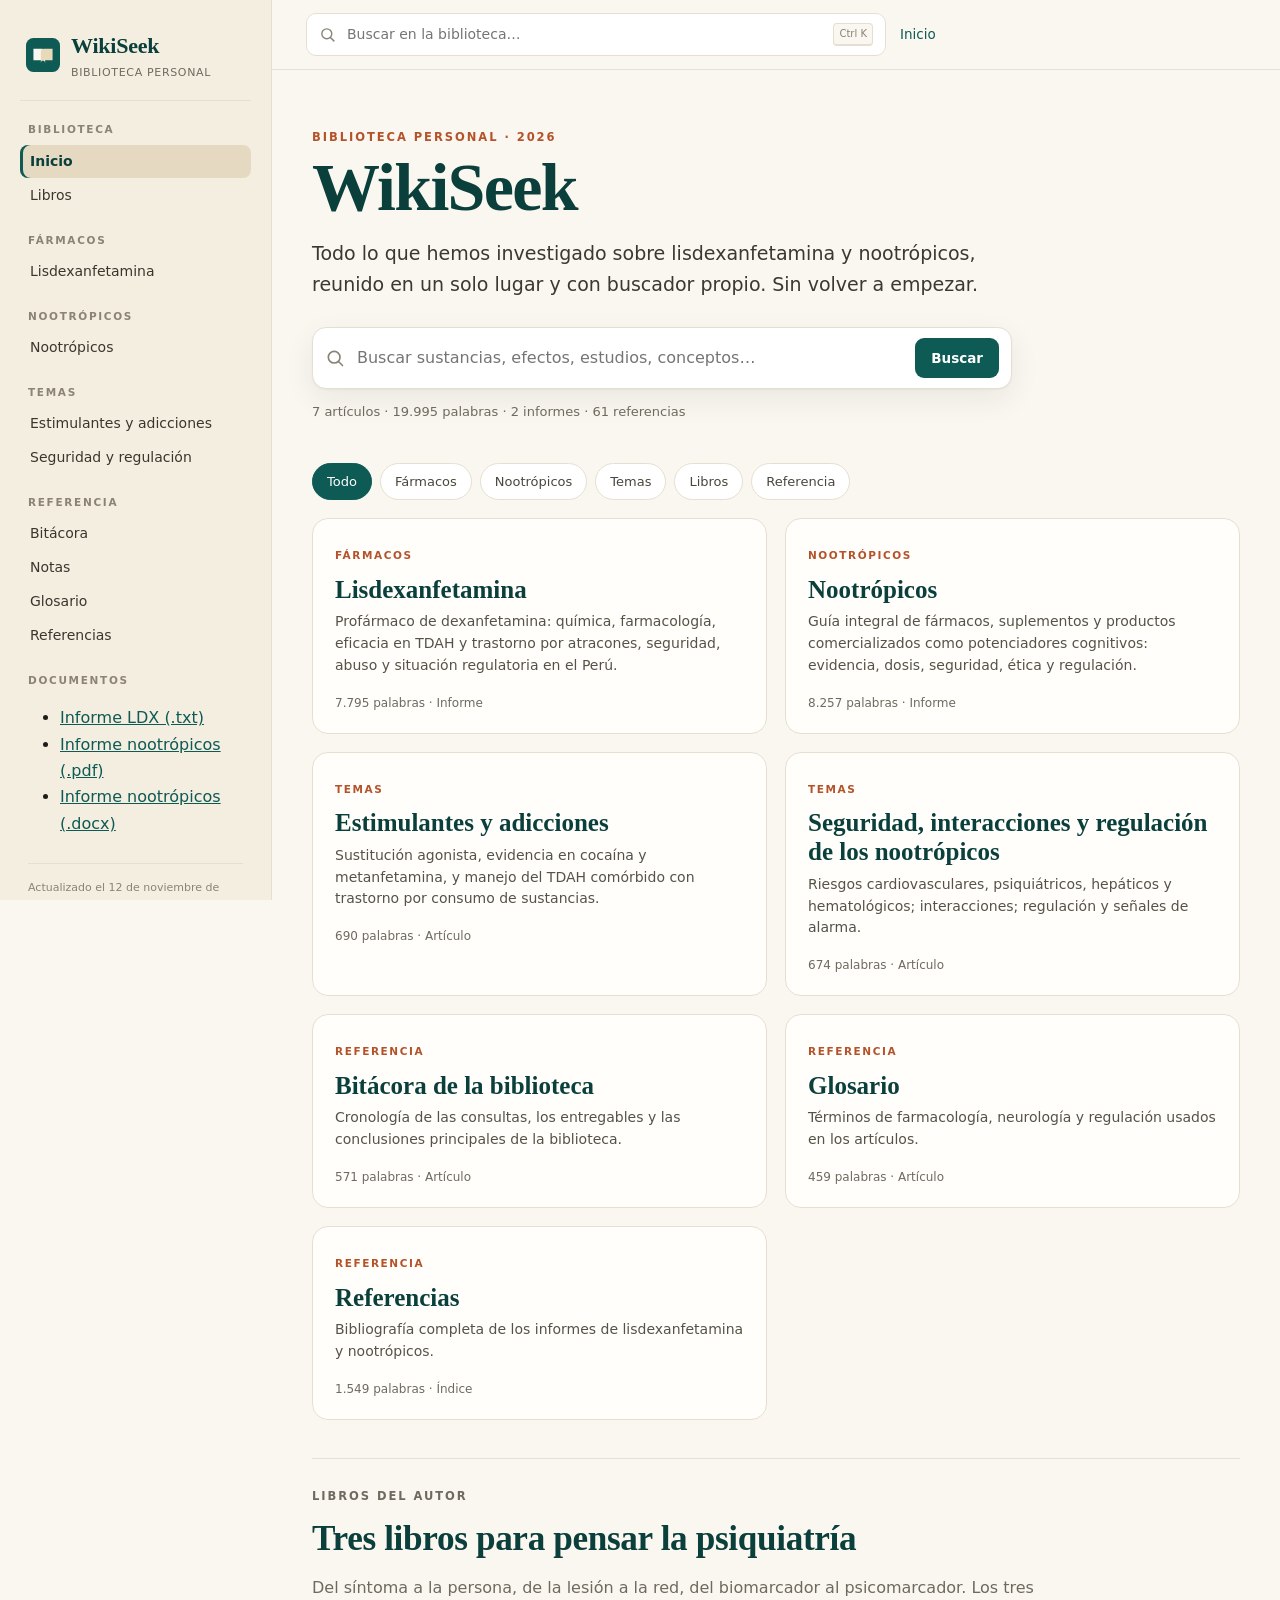
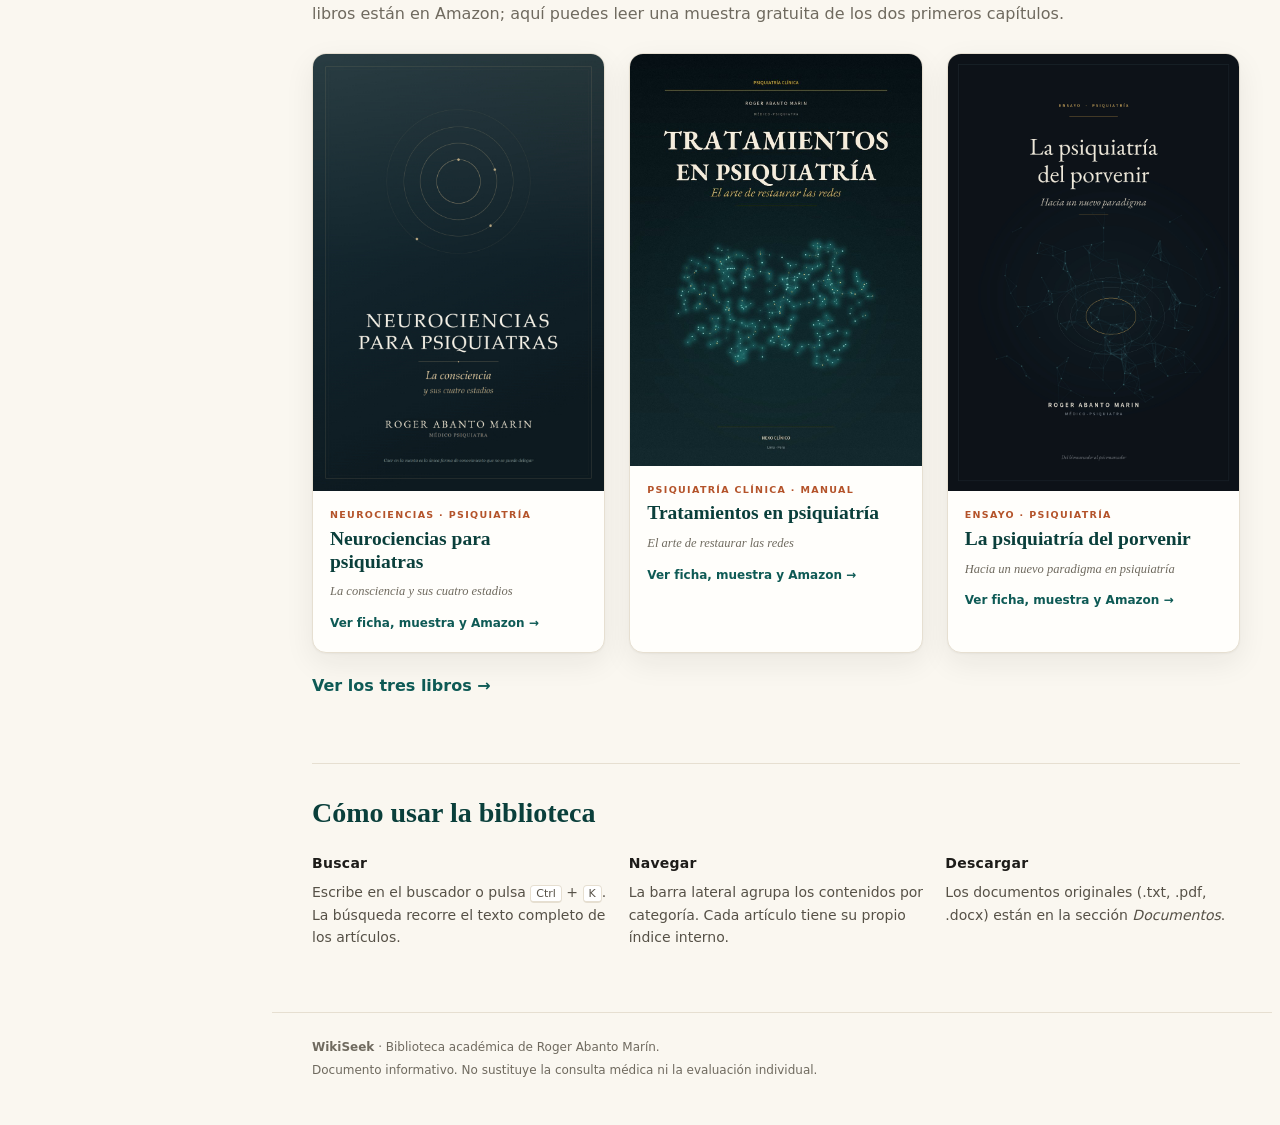
==== commit f0e10aed: "WikiSeek: actualizar index.html" ====
--- a/index.html
+++ b/index.html
@@ -131,7 +131,7 @@
   <div class="home-books-head">
     <p class="kicker">Libros del autor</p>
     <h2>Tres libros para pensar la psiquiatría</h2>
-    <p>Del síntoma a la persona, de la lesión a la red, del biomarcador al psicomarcador. <strong>La psiquiatría del porvenir</strong> ya está en acceso abierto; los dos primeros se liberarán en febrero de 2027.</p>
+    <p>Del síntoma a la persona, de la lesión a la red, del biomarcador al psicomarcador. Los tres libros están en Amazon; aquí puedes leer una muestra gratuita de los dos primeros capítulos.</p>
   </div>
   <div class="book-grid">
     <a class="book-card" href="libros/neurociencias.html">
@@ -140,7 +140,7 @@
     <span class="book-tag">Neurociencias · Psiquiatría</span>
     <h3>Neurociencias para psiquiatras</h3>
     <p class="book-card-sub">La consciencia y sus cuatro estadios</p>
-    <span class="book-card-link">Ver ficha y Amazon →</span>
+    <span class="book-card-link">Ver ficha, muestra y Amazon →</span>
   </div>
 </a><a class="book-card" href="libros/tratamientos.html">
   <img src="libros/portadas/tratamientos.jpg" alt="Portada de Tratamientos en psiquiatría">
@@ -148,7 +148,7 @@
     <span class="book-tag">Psiquiatría clínica · Manual</span>
     <h3>Tratamientos en psiquiatría</h3>
     <p class="book-card-sub">El arte de restaurar las redes</p>
-    <span class="book-card-link">Ver ficha y Amazon →</span>
+    <span class="book-card-link">Ver ficha, muestra y Amazon →</span>
   </div>
 </a><a class="book-card" href="libros/porvenir.html">
   <img src="libros/portadas/porvenir.jpg" alt="Portada de La psiquiatría del porvenir">
@@ -156,7 +156,7 @@
     <span class="book-tag">Ensayo · Psiquiatría</span>
     <h3>La psiquiatría del porvenir</h3>
     <p class="book-card-sub">Hacia un nuevo paradigma en psiquiatría</p>
-    <span class="book-card-link">Descargar gratis →</span>
+    <span class="book-card-link">Ver ficha, muestra y Amazon →</span>
   </div>
 </a>
   </div>
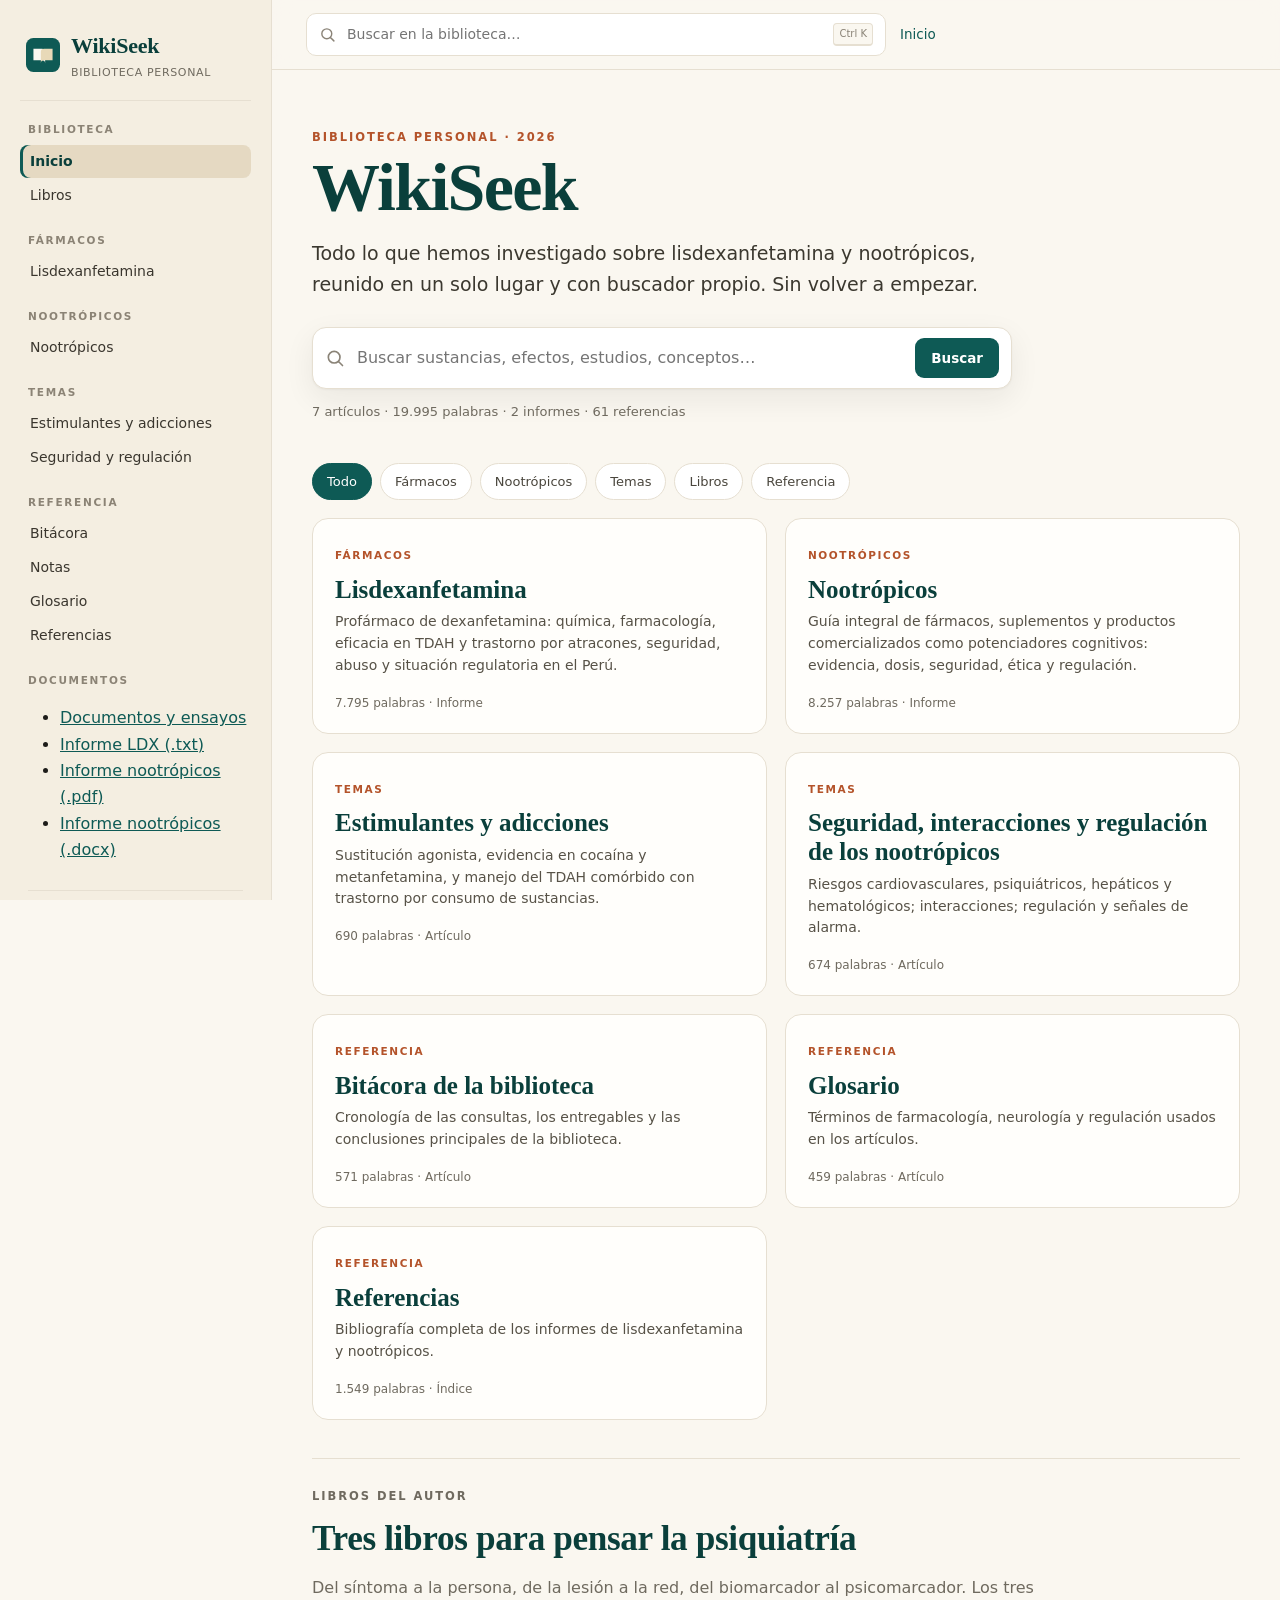
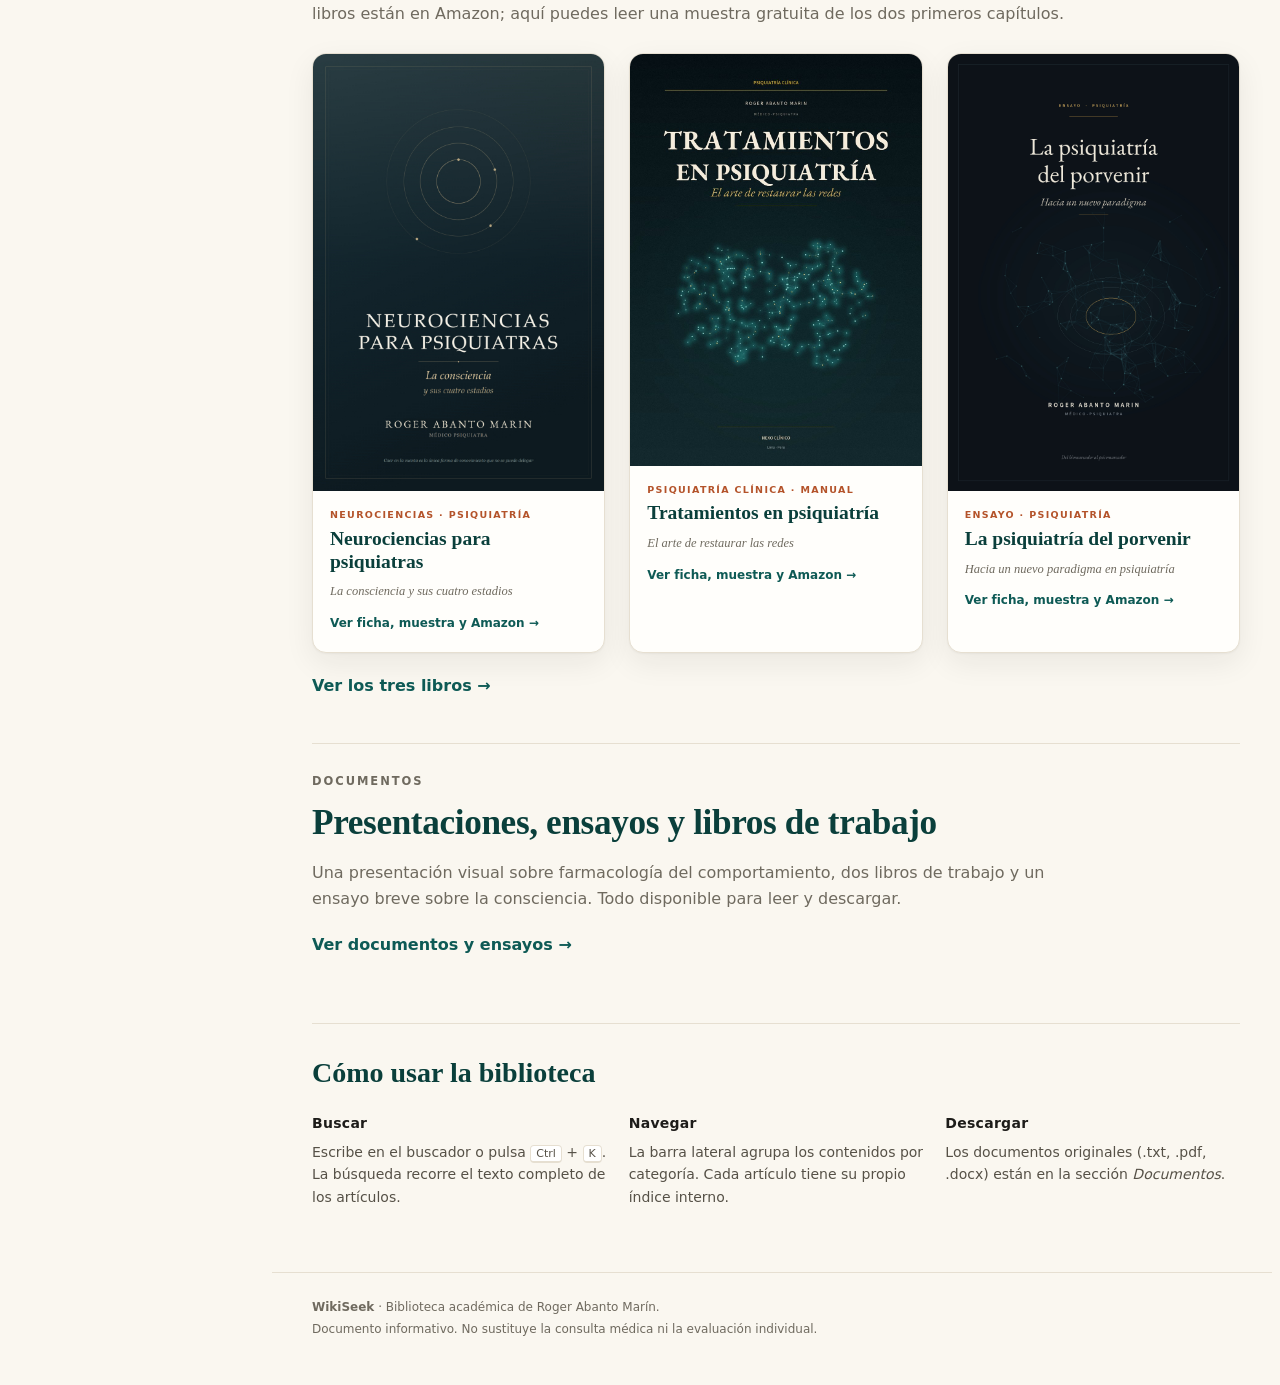
==== commit 748f20ee: "WikiSeek: agregar index.html" ====
--- a/index.html
+++ b/index.html
@@ -42,6 +42,7 @@
 </ul>
 </nav>
 <p class="nav-label">Documentos</p><ul class="docs">
+<li><a href="documentos/index.html">Documentos y ensayos</a></li>
 <li><a href="documentos/lisdexanfetamina.txt">Informe LDX (.txt)</a></li>
 <li><a href="documentos/nootropicos.pdf">Informe nootrópicos (.pdf)</a></li>
 <li><a href="documentos/nootropicos.docx">Informe nootrópicos (.docx)</a></li>
@@ -162,6 +163,14 @@
   </div>
   <p class="home-books-link"><a href="libros/index.html">Ver los tres libros →</a></p>
 </section>
+<section class="home-books">
+  <div class="home-books-head">
+    <p class="kicker">Documentos</p>
+    <h2>Presentaciones, ensayos y libros de trabajo</h2>
+    <p>Una presentación visual sobre farmacología del comportamiento, dos libros de trabajo y un ensayo breve sobre la consciencia. Todo disponible para leer y descargar.</p>
+  </div>
+  <p class="home-books-link"><a href="documentos/index.html">Ver documentos y ensayos →</a></p>
+</section>
 <section class="howto">
   <h2>Cómo usar la biblioteca</h2>
   <div class="howto-grid">
